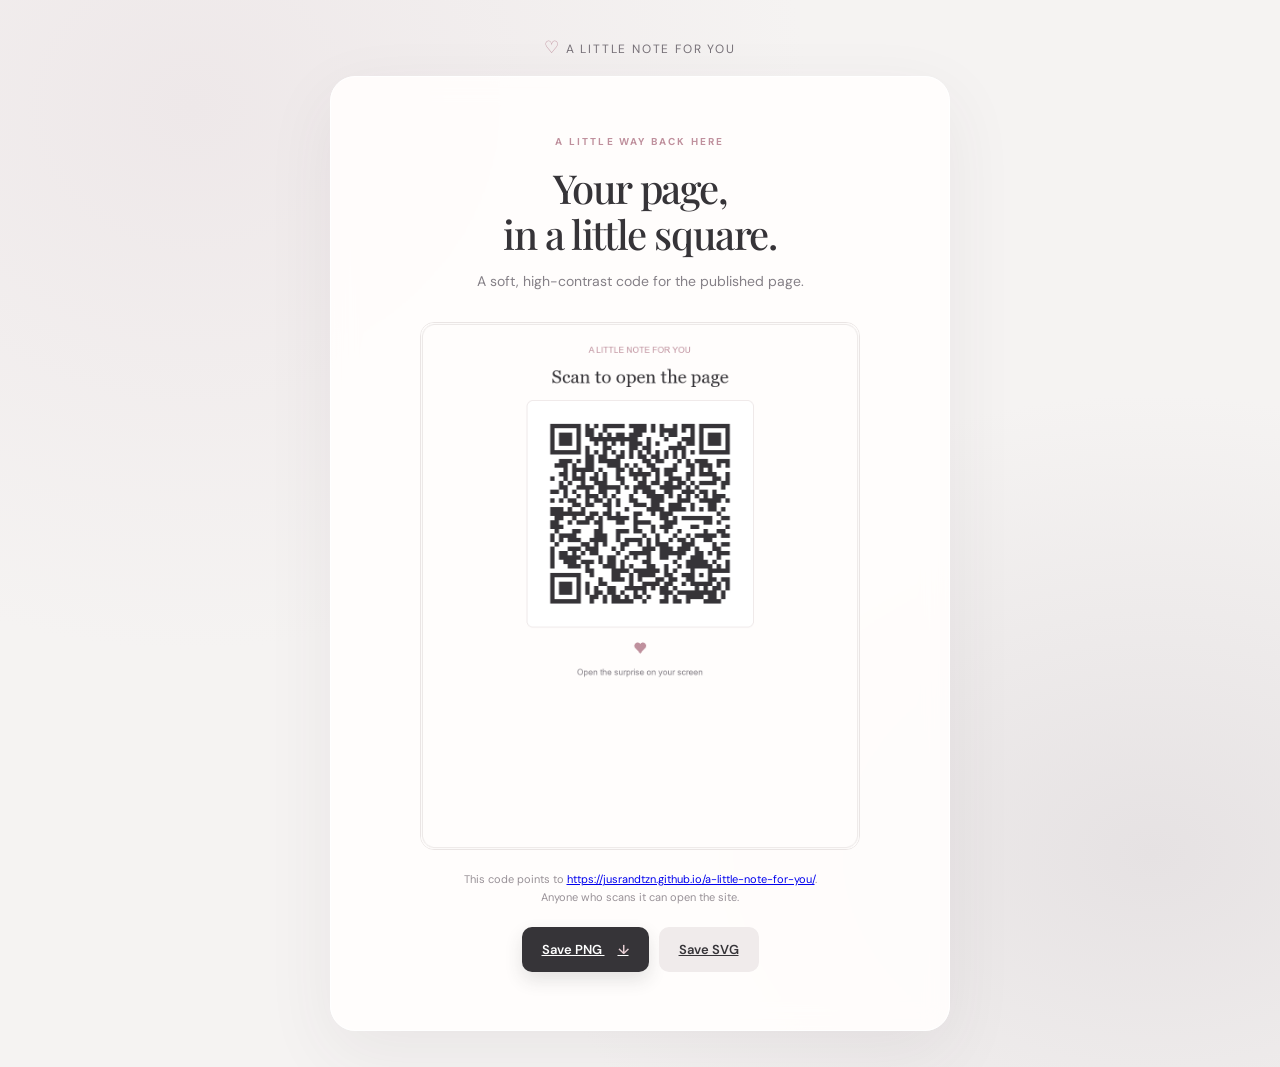
==== qr.html @ 3fd23b70 "Publish full website and QR code" ====
<!doctype html>
<html lang="en"><head><meta charset="utf-8"><meta name="viewport" content="width=device-width,initial-scale=1"><meta name="theme-color" content="#f5f3f2"><title>Your little QR code</title><link rel="stylesheet" href="style.css"><style>.qr-card{text-align:center}.qr-card h1{font-size:40px}.qr-card .qr-art{display:block;width:min(100%,440px);height:auto;margin:20px auto;border:1px solid #eae5e4;border-radius:14px}.qr-note{font-size:11px;color:#989197;line-height:1.7;max-width:390px;margin:0 auto 20px}.qr-actions{display:flex;gap:10px;justify-content:center;flex-wrap:wrap}</style></head>
<body><main class="shell"><header class="brand"><span class="brand-mark">♡</span> a little note for you</header><section class="card qr-card"><div class="kicker">A little way back here</div><h1>Your page,<br>in a little square.</h1><p class="intro">A soft, high-contrast code for the published page.</p><img class="qr-art" src="qr-code.png" alt="QR code for the public website"><p class="qr-note">This code points to <a href="https://jusrandtzn.github.io/a-little-note-for-you/">https://jusrandtzn.github.io/a-little-note-for-you/</a>. Anyone who scans it can open the site.</p><div class="qr-actions"><a class="primary" href="qr-code.png" download="little-note-qr.png">Save PNG <span>↓</span></a><a class="secondary" href="qr-code.svg" download="little-note-qr.svg">Save SVG</a></div></section></main></body></html>
---- style.css ----
@import url('https://fonts.googleapis.com/css2?family=DM+Sans:wght@400;500;600;700&family=Playfair+Display:ital,wght@0,500;0,600;1,500;1,600&display=swap');
:root{--ink:#363438;--muted:#858087;--pink:#e7cbd1;--pink-dark:#bf909d;--paper:#fffdfc;--line:#eae5e4;--shadow:0 22px 70px #413b4112}*{box-sizing:border-box}body{margin:0;min-height:100vh;background:radial-gradient(ellipse at 15% 10%,#eee8e9 0,transparent 40%),radial-gradient(ellipse at 90% 80%,#e6e2e3 0,transparent 38%),#f5f3f2;color:var(--ink);font-family:'DM Sans',sans-serif;display:flex;align-items:center;justify-content:center;padding:36px 18px;overflow-x:hidden}.shell{width:min(100%,620px);position:relative;z-index:1}.brand{text-align:center;color:#777178;font-size:12px;letter-spacing:.15em;text-transform:uppercase;margin:0 0 18px}.brand-mark{color:var(--pink-dark);font-size:17px}.card{background:#fffdfcf2;border:1px solid #ffffff;border-radius:25px;padding:clamp(28px,7vw,58px);box-shadow:var(--shadow);backdrop-filter:blur(12px)}.screen{display:none;animation:arrive .55s ease both}.screen.active{display:block}@keyframes arrive{from{opacity:0;transform:translateY(10px)}to{opacity:1;transform:translateY(0)}}.kicker{font-size:10px;text-transform:uppercase;letter-spacing:.22em;color:var(--pink-dark);font-weight:700;margin-bottom:17px}h1{font-family:'Playfair Display',serif;font-weight:500;line-height:1.14;font-size:clamp(34px,8vw,52px);letter-spacing:-.035em;margin:0 0 14px}h1 em{font-weight:500;color:var(--pink-dark)}.soft-heart{color:var(--pink-dark);font-size:.8em}.intro{color:var(--muted);font-size:14px;line-height:1.7;margin:0 0 28px}label{display:block;font-size:12px;font-weight:600;margin:18px 0 8px}input{font:inherit;color:var(--ink);width:100%;padding:14px 15px;border:1px solid var(--line);border-radius:10px;background:#fff;outline:0;transition:.2s}input:focus{border-color:#c99ca7;box-shadow:0 0 0 3px #e7cbd144}.hint{color:#8a8489;font-size:11px;line-height:1.65;margin:9px 2px 22px}.primary,.secondary{font:600 13px 'DM Sans',sans-serif;border:0;border-radius:10px;padding:14px 20px;cursor:pointer;transition:transform .2s,box-shadow .2s}.primary{background:var(--ink);color:#fff;box-shadow:0 8px 18px #36343822}.primary:hover,.secondary:hover{transform:translateY(-2px);box-shadow:0 10px 22px #36343820}.primary span{margin-left:13px;color:#e8cfd4}.secondary{background:#f0ebeb;color:var(--ink)}form>.primary{width:100%;margin-top:22px}.fineprint{font-size:10px;line-height:1.6;color:#aaa3a8;text-align:center;margin:17px 0 0}.step{color:#b4aeb1;letter-spacing:.12em;font-size:10px;margin-bottom:24px}.step i{display:inline-block;background:#ead4d9;height:1px;width:64px;vertical-align:middle;margin:0 10px}.date-output{display:flex;justify-content:space-between;align-items:center;border:1px solid var(--line);border-radius:10px;padding:15px;margin:18px 0;color:var(--muted);font-size:12px}.date-output strong{color:var(--ink);letter-spacing:.07em}.card>#date-submit{width:100%}.puzzle-meta{display:flex;align-items:center;gap:12px;color:var(--muted);font-size:12px;margin:6px 0 12px}.puzzle-meta strong{font-size:17px;color:var(--ink);font-variant-numeric:tabular-nums}.text-button{margin-left:auto;background:none;border:0;color:var(--pink-dark);font:600 12px 'DM Sans';cursor:pointer}.puzzle{width:min(100%,390px);aspect-ratio:1;margin:0 auto;display:grid;grid-template-columns:repeat(3,1fr);gap:4px;background:#e9e4e3;padding:4px;border-radius:12px;overflow:hidden}.tile{border:0;border-radius:7px;background-image:url('couple.jpg');background-size:300% 300%;cursor:pointer;transition:filter .15s,transform .15s;position:relative}.tile:hover{filter:brightness(1.08);transform:scale(.98)}.tile::after{content:attr(data-num);position:absolute;right:6px;bottom:5px;color:#fff;font-size:10px;text-shadow:0 1px 3px #0008;opacity:.7}.tile.empty{background:#f7f4f3;cursor:default}.tile.empty::after{display:none}.puzzle-help{text-align:center;font-size:11px;color:#a29ba0;margin:14px 0 0}.centered{text-align:center}.envelope-wrap{background:none;border:0;padding:20px;cursor:pointer;margin:8px auto 18px}.envelope{width:230px;height:150px;position:relative;display:block;background:#e8ddda;border-radius:5px;box-shadow:0 18px 28px #5c51521c;overflow:hidden;transition:transform .3s}.envelope-wrap:hover .envelope{transform:translateY(-5px) rotate(-1deg)}.envelope:before,.envelope:after{content:'';position:absolute;bottom:0;width:0;height:0;border-style:solid;z-index:2}.envelope:before{left:0;border-width:75px 115px;border-color:transparent transparent #dfd0d0 #e3d4d4}.envelope:after{right:0;border-width:75px 115px;border-color:transparent #eadfdd #eadfdd transparent}.flap{position:absolute;inset:0 0 auto;border-style:solid;border-width:78px 115px 0;border-color:#d2b8b8 transparent transparent;z-index:3;transform-origin:top;transition:transform .6s}.stamp{position:absolute;top:14px;right:17px;border:1px dashed #b98f99;border-radius:50%;width:30px;height:30px;color:#b98f99;z-index:4;display:grid;place-items:center}.envelope-label{position:absolute;z-index:4;bottom:29px;left:0;right:0;font-family:'Playfair Display';font-style:italic;color:#675a5e;font-size:18px}.envelope.open .flap{transform:rotateX(180deg);z-index:1}.letter-card{max-height:82vh;overflow:auto}.letter{font-family:'Playfair Display',serif;font-size:16px;line-height:1.85;color:#625c61}.letter p{margin:0 0 17px}.signoff{font-style:italic;color:#8b7279}.letter-card>.primary{width:100%;margin-top:8px}.chibi{font-size:28px;display:flex;gap:20px;justify-content:center;color:#555258;margin:8px 0 24px}.chibi span:last-child{color:#a49498}.choices{display:flex;justify-content:center;gap:12px;margin-top:24px}.choices .primary{min-width:130px}.ending .big-heart{font-size:55px;color:var(--pink-dark);margin:10px 0}.ending .intro{max-width:440px;margin:0 auto 24px}.modal{position:fixed;inset:0;z-index:8;background:#302c3075;display:none;align-items:center;justify-content:center;padding:20px;backdrop-filter:blur(5px)}.modal.show{display:flex;animation:fade .2s ease}@keyframes fade{from{opacity:0}to{opacity:1}}.modal-box{background:var(--paper);border-radius:20px;padding:34px 30px;text-align:center;max-width:370px;width:100%;box-shadow:0 20px 60px #0002}.modal-icon{font-size:35px;color:var(--pink-dark)}.modal-box h2{font:500 30px 'Playfair Display';margin:9px 0}.modal-box p{font-size:13px;color:var(--muted);line-height:1.6;margin:0 0 22px}.modal-box .primary{min-width:145px}.falling{position:fixed;inset:0;pointer-events:none;overflow:hidden}.petal{position:absolute;top:-30px;color:#cebfc2;opacity:.55;animation:fall linear infinite}.petal:nth-child(3n){color:#bdb9bc}.petal:nth-child(4n){color:#dfc9ce}@keyframes fall{to{transform:translate3d(50px,110vh,0) rotate(540deg)}}.confetti{position:fixed;inset:0;pointer-events:none;z-index:7;overflow:hidden}.confetti i{position:absolute;top:-15px;width:8px;height:12px;animation:confettiFall 3.5s ease-in forwards}@keyframes confettiFall{to{transform:translate3d(var(--drift),110vh,0) rotate(820deg);opacity:.75}}@media(max-width:520px){body{padding:22px 13px}.brand{margin-bottom:13px}.card{border-radius:20px}.choices{flex-direction:column}.choices button{width:100%}.letter{font-size:15px}.letter-card{max-height:86vh}}
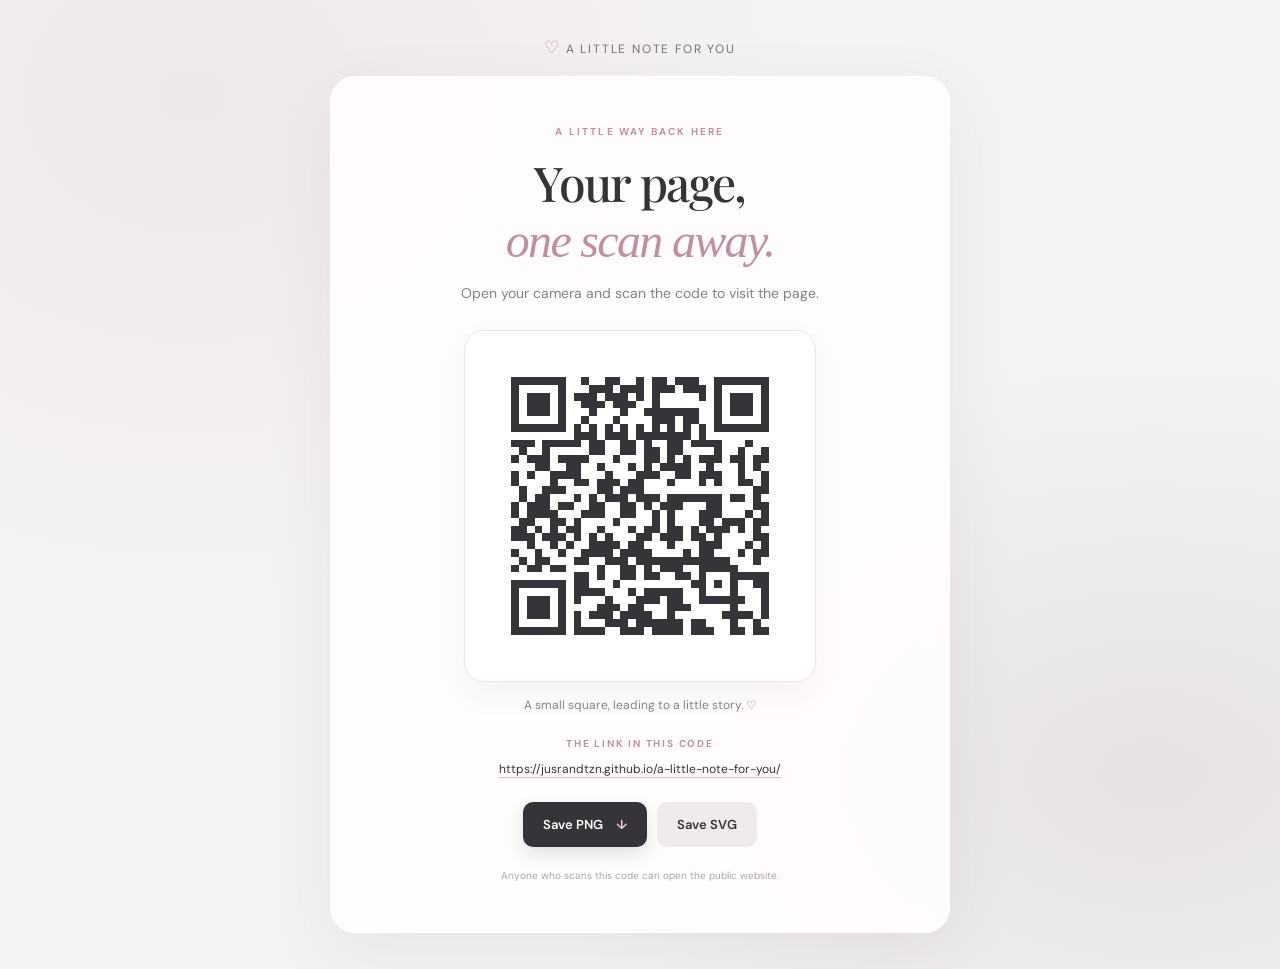
==== commit b1828cac: "Refresh QR code for the public site" ====
--- a/qr.html
+++ b/qr.html
@@ -1,3 +1,66 @@
 <!doctype html>
-<html lang="en"><head><meta charset="utf-8"><meta name="viewport" content="width=device-width,initial-scale=1"><meta name="theme-color" content="#f5f3f2"><title>Your little QR code</title><link rel="stylesheet" href="style.css"><style>.qr-card{text-align:center}.qr-card h1{font-size:40px}.qr-card .qr-art{display:block;width:min(100%,440px);height:auto;margin:20px auto;border:1px solid #eae5e4;border-radius:14px}.qr-note{font-size:11px;color:#989197;line-height:1.7;max-width:390px;margin:0 auto 20px}.qr-actions{display:flex;gap:10px;justify-content:center;flex-wrap:wrap}</style></head>
-<body><main class="shell"><header class="brand"><span class="brand-mark">♡</span> a little note for you</header><section class="card qr-card"><div class="kicker">A little way back here</div><h1>Your page,<br>in a little square.</h1><p class="intro">A soft, high-contrast code for the published page.</p><img class="qr-art" src="qr-code.png" alt="QR code for the public website"><p class="qr-note">This code points to <a href="https://jusrandtzn.github.io/a-little-note-for-you/">https://jusrandtzn.github.io/a-little-note-for-you/</a>. Anyone who scans it can open the site.</p><div class="qr-actions"><a class="primary" href="qr-code.png" download="little-note-qr.png">Save PNG <span>↓</span></a><a class="secondary" href="qr-code.svg" download="little-note-qr.svg">Save SVG</a></div></section></main></body></html>
+<html lang="en">
+<head>
+  <meta charset="utf-8">
+  <meta name="viewport" content="width=device-width, initial-scale=1">
+  <meta name="theme-color" content="#f5f3f2">
+  <meta name="description" content="Scan to open A Little Note for You.">
+  <title>Your little QR code</title>
+  <link rel="stylesheet" href="style.css">
+  <style>
+    .qr-card { text-align: center; padding-block: clamp(30px, 6vw, 48px); }
+    .qr-card h1 { font-size: clamp(36px, 8vw, 48px); }
+    .qr-card h1 em { color: var(--pink-dark); font-style: italic; }
+    .qr-card .intro { max-width: 390px; margin: 0 auto 24px; }
+    .qr-frame {
+      width: min(100%, 352px);
+      margin: 0 auto 15px;
+      padding: 15px;
+      background: #fff;
+      border: 1px solid var(--line);
+      border-radius: 20px;
+      box-shadow: 0 12px 32px #3634380d;
+    }
+    .qr-art { display: block; width: 100%; height: auto; image-rendering: pixelated; }
+    .scan-hint { margin: 0 0 24px; color: var(--muted); font-size: 12px; }
+    .link-label {
+      display: block; margin: 0 0 7px; color: var(--pink-dark);
+      font-size: 10px; font-weight: 700; letter-spacing: .18em; text-transform: uppercase;
+    }
+    .site-url {
+      display: inline-block; max-width: 100%; margin: 0 auto 22px;
+      color: var(--ink); font-size: 12px; line-height: 1.65;
+      overflow-wrap: anywhere; text-decoration-color: #d8bdc3; text-underline-offset: 4px;
+    }
+    .qr-actions { display: flex; gap: 10px; justify-content: center; flex-wrap: wrap; }
+    .qr-actions a { display: inline-flex; align-items: center; text-decoration: none; }
+    .qr-note { margin: 21px 0 0; color: #aaa3a8; font-size: 10px; line-height: 1.6; }
+    @media (max-width: 520px) {
+      .qr-card { padding-inline: 22px; }
+      .qr-frame { width: min(100%, 310px); padding: 12px; border-radius: 16px; }
+      .site-url { font-size: 11px; }
+    }
+  </style>
+</head>
+<body>
+  <main class="shell">
+    <header class="brand"><span class="brand-mark">♡</span> a little note for you</header>
+    <section class="card qr-card" aria-labelledby="qr-title">
+      <div class="kicker">A little way back here</div>
+      <h1 id="qr-title">Your page,<br><em>one scan away.</em></h1>
+      <p class="intro">Open your camera and scan the code to visit the page.</p>
+      <figure class="qr-frame">
+        <img class="qr-art" src="qr-code.png" width="396" height="396" alt="QR code that opens the A Little Note for You website">
+      </figure>
+      <p class="scan-hint">A small square, leading to a little story. ♡</p>
+      <span class="link-label">The link in this code</span>
+      <a class="site-url" href="https://jusrandtzn.github.io/a-little-note-for-you/">https://jusrandtzn.github.io/a-little-note-for-you/</a>
+      <div class="qr-actions">
+        <a class="primary" href="qr-code.png" download="a-little-note-qr.png">Save PNG <span>↓</span></a>
+        <a class="secondary" href="qr-code.svg" download="a-little-note-qr.svg">Save SVG</a>
+      </div>
+      <p class="qr-note">Anyone who scans this code can open the public website.</p>
+    </section>
+  </main>
+</body>
+</html>
